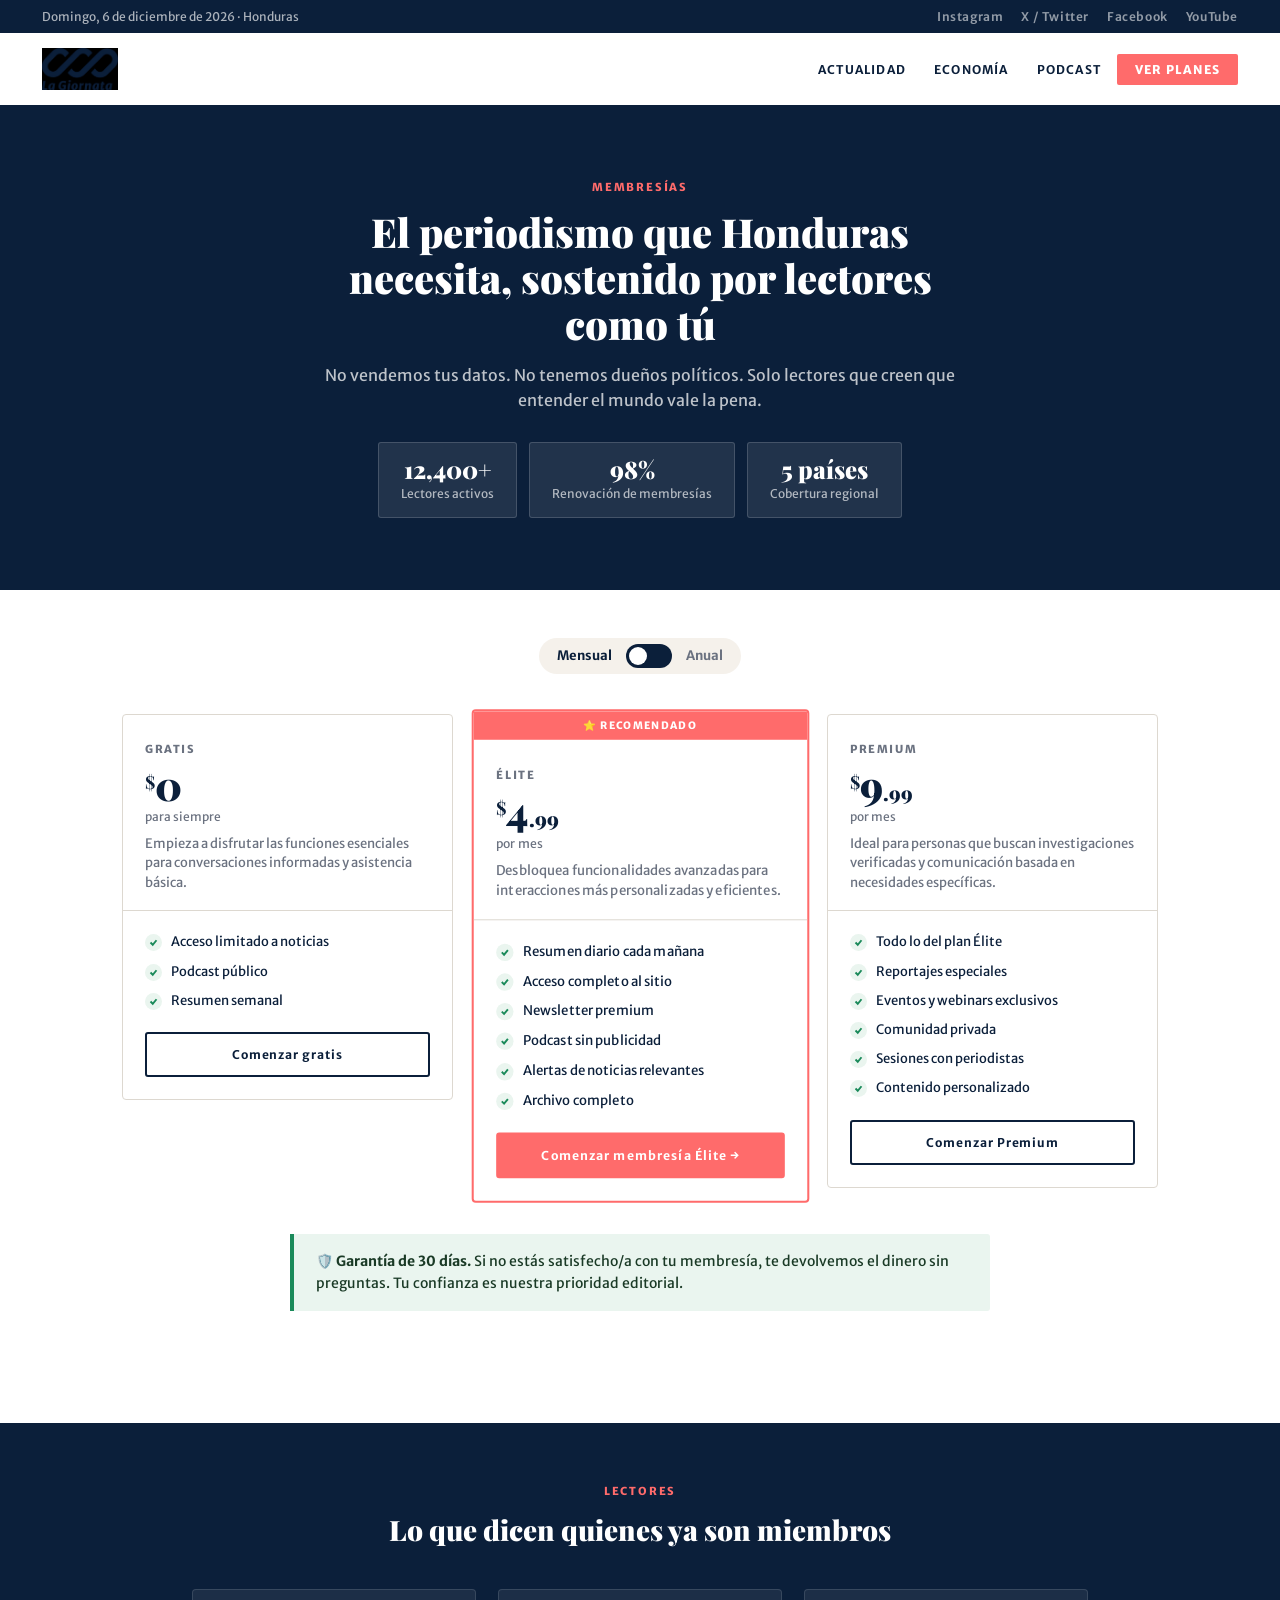
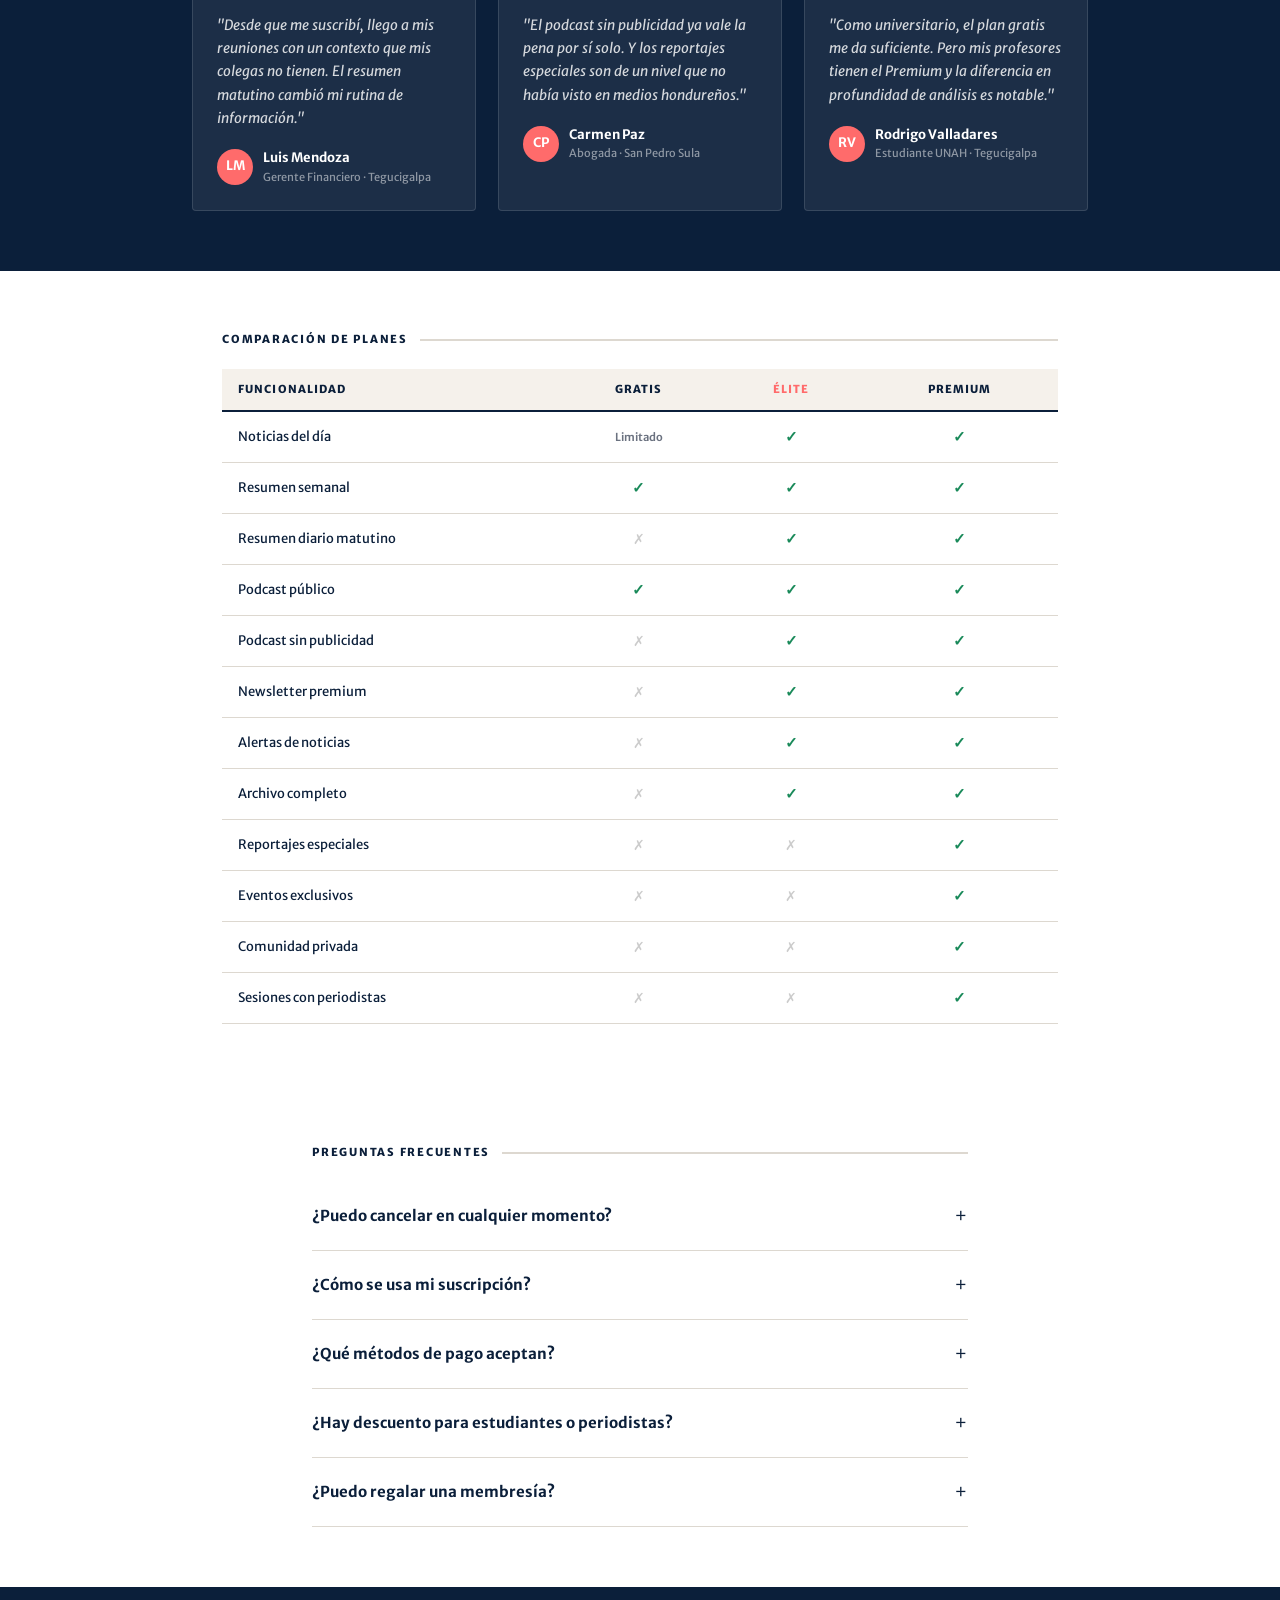
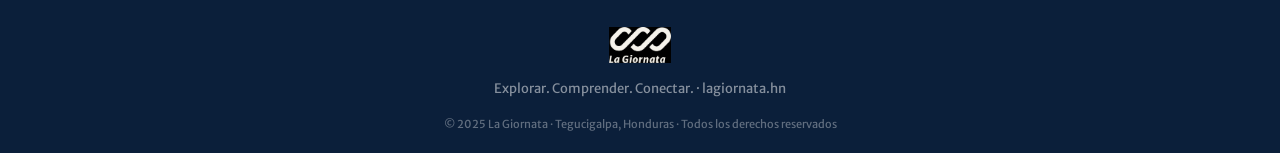
==== pages/membresias.html @ 01a0ffad "Update print statement from 'Hello' to 'Goodbye'" ====
<!DOCTYPE html>
<html lang="es">
<head>
<meta charset="UTF-8">
<meta name="viewport" content="width=device-width, initial-scale=1.0">
<meta name="description" content="Membresías La Giornata — Apoya el periodismo explicativo e independiente.">
<title>Membresías — La Giornata</title>
<link rel="preconnect" href="https://fonts.googleapis.com">
<link href="https://fonts.googleapis.com/css2?family=Merriweather+Sans:wght@300;400;600;700;800&family=Playfair+Display:ital,wght@0,700;0,900;1,700&display=swap" rel="stylesheet">
<style>
*{margin:0;padding:0;box-sizing:border-box}
:root{--navy:#0B1F3A;--coral:#FF6B6B;--beige:#F5F1EB;--gray:#6B7280;--border:#DDD8D0;--font-body:'Merriweather Sans',sans-serif;--font-display:'Playfair Display',serif}
html{scroll-behavior:smooth}
body{font-family:var(--font-body);background:#fff;color:var(--navy);font-size:16px;line-height:1.6}
a{text-decoration:none;color:inherit}
img{max-width:100%;display:block}

.topbar{background:var(--navy);color:#fff;font-size:12px;padding:7px 0}
.topbar-inner{max-width:1260px;margin:0 auto;padding:0 32px;display:flex;justify-content:space-between;align-items:center}
.topbar-date{opacity:.65}
.topbar-social{display:flex;gap:18px}
.topbar-social a{opacity:.55;font-size:12px;font-weight:600;letter-spacing:.05em;transition:opacity .2s}
.topbar-social a:hover{opacity:1}

.site-header{background:#fff;border-bottom:2.5px solid var(--navy);position:sticky;top:0;z-index:100}
.header-inner{max-width:1260px;margin:0 auto;padding:0 32px;display:flex;align-items:center;justify-content:space-between;height:72px;gap:32px}
.logo-img{height:42px;width:auto}
.nav-main{display:flex;align-items:center;gap:4px;list-style:none}
.nav-main a{font-size:12px;font-weight:700;text-transform:uppercase;letter-spacing:.1em;color:var(--navy);padding:6px 12px;border-radius:2px;transition:color .2s}
.nav-main a:hover{color:var(--coral)}
.btn-sub{background:var(--coral)!important;color:#fff!important;padding:8px 18px!important;border-radius:3px;font-weight:800!important}
.hamburger{display:none;flex-direction:column;gap:5px;background:none;border:none;cursor:pointer;padding:4px}
.hamburger span{display:block;width:22px;height:2px;background:var(--navy);border-radius:1px}

.sec-label{display:flex;align-items:center;gap:12px;margin-bottom:20px}
.sec-label span{font-size:11px;font-weight:800;text-transform:uppercase;letter-spacing:.16em;color:var(--navy);white-space:nowrap}
.sec-label::after{content:'';flex:1;height:1.5px;background:var(--border)}

/* HERO */
.mb-hero{background:var(--navy);color:#fff;padding:72px 32px;text-align:center}
.mb-hero-inner{max-width:660px;margin:0 auto}
.mb-hero-eye{font-size:11px;font-weight:800;text-transform:uppercase;letter-spacing:.16em;color:var(--coral);margin-bottom:12px}
.mb-hero h1{font-family:var(--font-display);font-size:40px;font-weight:900;line-height:1.15;margin-bottom:16px}
.mb-hero p{font-size:16px;opacity:.73;line-height:1.6;margin-bottom:28px}
.mb-stats{display:flex;gap:12px;justify-content:center;flex-wrap:wrap}
.mb-stat{background:rgba(255,255,255,.09);border:1px solid rgba(255,255,255,.16);padding:14px 22px;border-radius:3px;text-align:center}
.mb-stat strong{display:block;font-family:var(--font-display);font-size:24px;font-weight:900;line-height:1}
.mb-stat span{font-size:12px;opacity:.65;margin-top:3px;display:block}

/* TOGGLE */
.billing-wrap{text-align:center;padding:48px 0 0}
.billing-toggle{display:inline-flex;align-items:center;gap:14px;background:var(--beige);border-radius:50px;padding:6px 18px;margin-bottom:40px}
.tog-label{font-size:13px;font-weight:700;color:var(--gray);transition:color .2s}
.tog-label.active{color:var(--navy)}
.tog-switch{width:46px;height:24px;background:var(--navy);border-radius:12px;cursor:pointer;position:relative;border:none;transition:background .2s;flex-shrink:0}
.tog-knob{position:absolute;top:3px;left:3px;width:18px;height:18px;background:#fff;border-radius:50%;transition:transform .25s}
.tog-switch.yearly .tog-knob{transform:translateX(22px)}
.save-badge{background:var(--coral);color:#fff;font-size:10px;font-weight:800;padding:3px 8px;border-radius:2px;letter-spacing:.05em;margin-left:4px}

/* PLANS */
.plans-sec{max-width:1100px;margin:0 auto;padding:0 32px 64px}
.plans-grid{display:grid;grid-template-columns:repeat(3,1fr);gap:22px;align-items:start}
.plan-card{background:#fff;border:1.5px solid var(--border);border-radius:4px;overflow:hidden;transition:transform .2s,box-shadow .2s}
.plan-card:hover{transform:translateY(-4px);box-shadow:0 14px 44px rgba(11,31,58,.09)}
.plan-card.feat{border:2.5px solid var(--coral);transform:scale(1.02)}
.plan-card.feat:hover{transform:scale(1.02) translateY(-4px)}
.plan-badge{background:var(--coral);color:#fff;font-size:10px;font-weight:800;text-align:center;padding:6px;letter-spacing:.12em;text-transform:uppercase}
.plan-head{padding:26px 22px 18px;border-bottom:1px solid var(--border)}
.plan-name{font-size:11px;font-weight:800;text-transform:uppercase;letter-spacing:.14em;color:var(--gray);margin-bottom:6px}
.plan-price{font-family:var(--font-display);font-size:40px;font-weight:900;color:var(--navy);line-height:1;margin-bottom:2px}
.plan-price sup{font-size:18px;font-weight:700;vertical-align:top;margin-top:8px;display:inline-block}
.plan-per{font-size:12px;color:var(--gray);margin-bottom:8px}
.plan-tag{font-size:13px;color:var(--gray);line-height:1.5}
.plan-feats{padding:22px}
.plan-feats ul{list-style:none;display:flex;flex-direction:column;gap:11px}
.plan-feats li{display:flex;align-items:flex-start;gap:9px;font-size:13px;line-height:1.4}
.ck{width:17px;height:17px;border-radius:50%;background:#eaf5ef;display:flex;align-items:center;justify-content:center;flex-shrink:0;margin-top:1px}
.ck svg{width:9px;height:9px;stroke:#1a8a5a;fill:none;stroke-width:2.5}
.plan-cta{padding:0 22px 22px}
.btn-plan{display:block;width:100%;padding:13px;text-align:center;font-size:12px;font-weight:700;letter-spacing:.08em;border-radius:3px;cursor:pointer;border:2px solid var(--navy);font-family:var(--font-body);transition:all .2s;background:transparent;color:var(--navy)}
.btn-plan:hover{background:var(--navy);color:#fff}
.btn-plan.prim{background:var(--coral);color:#fff;border-color:var(--coral)}
.btn-plan.prim:hover{background:#e05050;border-color:#e05050}

/* GUARANTEE */
.guarantee{max-width:700px;margin:0 auto 48px;background:#eaf5ef;border-left:4px solid #1a8a5a;padding:16px 22px;border-radius:0 3px 3px 0;font-size:14px;color:#1a3a26}

/* COMPARE TABLE */
.compare-sec{max-width:900px;margin:0 auto;padding:0 32px 60px}
.cmp-table{width:100%;border-collapse:collapse}
.cmp-table th{text-align:left;padding:12px 16px;font-size:11px;font-weight:800;text-transform:uppercase;letter-spacing:.1em;border-bottom:2px solid var(--navy);background:var(--beige)}
.cmp-table th:not(:first-child){text-align:center}
.cmp-table th.feat-col{color:var(--coral)}
.cmp-table td{padding:13px 16px;font-size:13px;border-bottom:1px solid var(--border)}
.cmp-table td:not(:first-child){text-align:center}
.cmp-table tr:hover td{background:#faf8f5}
.chk{color:#1a8a5a;font-size:15px;font-weight:700}
.crs{color:#ccc;font-size:14px}
.lim{font-size:11px;color:var(--gray);font-weight:600}

/* TESTIMONIALS */
.test-sec{background:var(--navy);color:#fff;padding:60px 0}
.test-inner{max-width:960px;margin:0 auto;padding:0 32px}
.test-head{text-align:center;margin-bottom:36px}
.test-eye{font-size:11px;font-weight:800;text-transform:uppercase;letter-spacing:.16em;color:var(--coral);margin-bottom:8px}
.test-head h2{font-family:var(--font-display);font-size:28px;font-weight:900}
.test-grid{display:grid;grid-template-columns:repeat(3,1fr);gap:22px}
.test-card{background:rgba(255,255,255,.07);border:1px solid rgba(255,255,255,.12);border-radius:4px;padding:24px}
.test-text{font-size:14px;opacity:.82;line-height:1.65;margin-bottom:18px;font-style:italic}
.test-author{display:flex;align-items:center;gap:10px}
.test-av{width:36px;height:36px;border-radius:50%;background:var(--coral);display:flex;align-items:center;justify-content:center;font-weight:700;font-size:13px;flex-shrink:0}
.test-name{font-size:13px;font-weight:700}
.test-role{font-size:11px;opacity:.5}

/* FAQ */
.faq-sec{max-width:720px;margin:0 auto;padding:60px 32px}
.faq-item{border-bottom:1px solid var(--border);padding:18px 0}
.faq-q{font-weight:700;font-size:15px;cursor:pointer;display:flex;justify-content:space-between;align-items:center;gap:16px;user-select:none}
.faq-q::after{content:'+';font-size:20px;font-weight:300;flex-shrink:0}
.faq-q.open::after{content:'−'}
.faq-a{font-size:14px;color:var(--gray);line-height:1.7;margin-top:12px;display:none}
.faq-a.open{display:block}

/* MODAL */
.modal-bg{display:none;position:fixed;inset:0;background:rgba(0,0,0,.6);z-index:200;align-items:center;justify-content:center}
.modal-box{background:#fff;max-width:480px;width:90%;border-radius:6px;overflow:hidden;position:relative}
.modal-head{background:var(--navy);color:#fff;padding:24px 28px}
.modal-head h2{font-family:var(--font-display);font-size:22px;font-weight:700;margin-bottom:4px}
.modal-head p{font-size:13px;opacity:.65}
.modal-close{position:absolute;top:14px;right:18px;background:none;border:none;color:#fff;font-size:22px;cursor:pointer;opacity:.7;line-height:1}
.modal-close:hover{opacity:1}
.modal-body{padding:28px}
.form-group{margin-bottom:16px}
.form-label{font-size:11px;font-weight:700;text-transform:uppercase;letter-spacing:.08em;display:block;margin-bottom:6px}
.form-input{width:100%;padding:10px 12px;border:1.5px solid var(--border);border-radius:3px;font-size:14px;font-family:var(--font-body);transition:border-color .2s;outline:none}
.form-input:focus{border-color:var(--navy)}
.card-row{display:grid;grid-template-columns:1fr 1fr;gap:8px}
.btn-pay{width:100%;padding:14px;background:var(--coral);color:#fff;border:none;border-radius:3px;font-size:14px;font-weight:700;font-family:var(--font-body);cursor:pointer;letter-spacing:.04em;transition:background .2s}
.btn-pay:hover{background:#e05050}
.btn-pay:disabled{opacity:.6;cursor:not-allowed}
.modal-note{font-size:11px;color:var(--gray);text-align:center;margin-top:12px}

/* FOOTER */
.site-footer{background:var(--navy);color:#fff;padding:40px 0 20px}
.ft-bottom-inner{max-width:1260px;margin:0 auto;padding:0 32px;display:flex;flex-direction:column;align-items:center;gap:16px;text-align:center}
.ft-logo{height:36px;width:auto}
.ft-tagline{font-size:13px;opacity:.5}
.ft-legal{font-size:11px;opacity:.35}

@media(max-width:1024px){
  .plans-grid{grid-template-columns:1fr;max-width:420px;margin:0 auto}
  .plan-card.feat{transform:none}
  .test-grid{grid-template-columns:1fr}
}
@media(max-width:768px){
  .mb-hero h1{font-size:28px}
  .nav-main{display:none}
  .hamburger{display:flex}
  .topbar{display:none}
}
</style>
</head>
<body>

<div class="topbar">
  <div class="topbar-inner">
    <span class="topbar-date" id="topDate">Honduras · Periodismo Explicativo</span>
    <div class="topbar-social">
      <a href="#">Instagram</a><a href="#">X / Twitter</a><a href="#">Facebook</a><a href="#">YouTube</a>
    </div>
  </div>
</div>

<header class="site-header">
  <div class="header-inner">
    <a href="../index.html">
      <img src="[data-uri]" alt="La Giornata" class="logo-img">
    </a>
    <nav>
      <ul class="nav-main">
        <li><a href="../index.html#actualidad">Actualidad</a></li>
        <li><a href="../index.html#economia">Economía</a></li>
        <li><a href="../index.html#podcast-sec">Podcast</a></li>
        <li><a href="#planes" class="btn-sub">Ver planes</a></li>
      </ul>
    </nav>
    <button class="hamburger" aria-label="Menú"><span></span><span></span><span></span></button>
  </div>
</header>

<!-- HERO -->
<section class="mb-hero">
  <div class="mb-hero-inner">
    <div class="mb-hero-eye">Membresías</div>
    <h1>El periodismo que Honduras necesita, sostenido por lectores como tú</h1>
    <p>No vendemos tus datos. No tenemos dueños políticos. Solo lectores que creen que entender el mundo vale la pena.</p>
    <div class="mb-stats">
      <div class="mb-stat"><strong>12,400+</strong><span>Lectores activos</span></div>
      <div class="mb-stat"><strong>98%</strong><span>Renovación de membresías</span></div>
      <div class="mb-stat"><strong>5 países</strong><span>Cobertura regional</span></div>
    </div>
  </div>
</section>

<!-- BILLING TOGGLE + PLANES -->
<div class="billing-wrap" id="planes">
  <div class="billing-toggle">
    <span class="tog-label active" id="lblMensual">Mensual</span>
    <button class="tog-switch" id="togBtn" onclick="toggleBilling()" aria-label="Cambiar ciclo de facturación">
      <div class="tog-knob" id="togKnob"></div>
    </button>
    <span class="tog-label" id="lblAnual">Anual</span>
    <span class="save-badge" id="saveBadge" style="display:none">Ahorra 2 meses</span>
  </div>
</div>

<section class="plans-sec">
  <div class="plans-grid">

    <!-- GRATIS -->
    <div class="plan-card">
      <div class="plan-head">
        <div class="plan-name">Gratis</div>
        <div class="plan-price"><sup>$</sup>0</div>
        <div class="plan-per">para siempre</div>
        <div class="plan-tag">Empieza a disfrutar las funciones esenciales para conversaciones informadas y asistencia básica.</div>
      </div>
      <div class="plan-feats"><ul>
        <li><div class="ck"><svg viewBox="0 0 12 12"><polyline points="2,6 5,9 10,3"/></svg></div>Acceso limitado a noticias</li>
        <li><div class="ck"><svg viewBox="0 0 12 12"><polyline points="2,6 5,9 10,3"/></svg></div>Podcast público</li>
        <li><div class="ck"><svg viewBox="0 0 12 12"><polyline points="2,6 5,9 10,3"/></svg></div>Resumen semanal</li>
      </ul></div>
      <div class="plan-cta"><button class="btn-plan" onclick="alert('¡Cuenta gratuita activada! Bienvenido/a a La Giornata.')">Comenzar gratis</button></div>
    </div>

    <!-- ÉLITE -->
    <div class="plan-card feat">
      <div class="plan-badge">⭐ Recomendado</div>
      <div class="plan-head">
        <div class="plan-name">Élite</div>
        <div class="plan-price" id="elitePrice"><sup>$</sup>4<span style="font-size:20px">.99</span></div>
        <div class="plan-per" id="elitePer">por mes</div>
        <div class="plan-tag">Desbloquea funcionalidades avanzadas para interacciones más personalizadas y eficientes.</div>
      </div>
      <div class="plan-feats"><ul>
        <li><div class="ck"><svg viewBox="0 0 12 12"><polyline points="2,6 5,9 10,3"/></svg></div>Resumen diario cada mañana</li>
        <li><div class="ck"><svg viewBox="0 0 12 12"><polyline points="2,6 5,9 10,3"/></svg></div>Acceso completo al sitio</li>
        <li><div class="ck"><svg viewBox="0 0 12 12"><polyline points="2,6 5,9 10,3"/></svg></div>Newsletter premium</li>
        <li><div class="ck"><svg viewBox="0 0 12 12"><polyline points="2,6 5,9 10,3"/></svg></div>Podcast sin publicidad</li>
        <li><div class="ck"><svg viewBox="0 0 12 12"><polyline points="2,6 5,9 10,3"/></svg></div>Alertas de noticias relevantes</li>
        <li><div class="ck"><svg viewBox="0 0 12 12"><polyline points="2,6 5,9 10,3"/></svg></div>Archivo completo</li>
      </ul></div>
      <div class="plan-cta"><button class="btn-plan prim" onclick="openModal('elite')">Comenzar membresía Élite →</button></div>
    </div>

    <!-- PREMIUM -->
    <div class="plan-card">
      <div class="plan-head">
        <div class="plan-name">Premium</div>
        <div class="plan-price" id="premPrice"><sup>$</sup>9<span style="font-size:20px">.99</span></div>
        <div class="plan-per" id="premPer">por mes</div>
        <div class="plan-tag">Ideal para personas que buscan investigaciones verificadas y comunicación basada en necesidades específicas.</div>
      </div>
      <div class="plan-feats"><ul>
        <li><div class="ck"><svg viewBox="0 0 12 12"><polyline points="2,6 5,9 10,3"/></svg></div>Todo lo del plan Élite</li>
        <li><div class="ck"><svg viewBox="0 0 12 12"><polyline points="2,6 5,9 10,3"/></svg></div>Reportajes especiales</li>
        <li><div class="ck"><svg viewBox="0 0 12 12"><polyline points="2,6 5,9 10,3"/></svg></div>Eventos y webinars exclusivos</li>
        <li><div class="ck"><svg viewBox="0 0 12 12"><polyline points="2,6 5,9 10,3"/></svg></div>Comunidad privada</li>
        <li><div class="ck"><svg viewBox="0 0 12 12"><polyline points="2,6 5,9 10,3"/></svg></div>Sesiones con periodistas</li>
        <li><div class="ck"><svg viewBox="0 0 12 12"><polyline points="2,6 5,9 10,3"/></svg></div>Contenido personalizado</li>
      </ul></div>
      <div class="plan-cta"><button class="btn-plan" onclick="openModal('premium')">Comenzar Premium</button></div>
    </div>

  </div>

  <div class="guarantee" style="margin-top:36px">
    🛡️ <strong>Garantía de 30 días.</strong> Si no estás satisfecho/a con tu membresía, te devolvemos el dinero sin preguntas. Tu confianza es nuestra prioridad editorial.
  </div>
</section>

<!-- TESTIMONIALS -->
<section class="test-sec">
  <div class="test-inner">
    <div class="test-head">
      <div class="test-eye">Lectores</div>
      <h2>Lo que dicen quienes ya son miembros</h2>
    </div>
    <div class="test-grid">
      <div class="test-card">
        <div class="test-text">"Desde que me suscribí, llego a mis reuniones con un contexto que mis colegas no tienen. El resumen matutino cambió mi rutina de información."</div>
        <div class="test-author"><div class="test-av">LM</div><div><div class="test-name">Luis Mendoza</div><div class="test-role">Gerente Financiero · Tegucigalpa</div></div></div>
      </div>
      <div class="test-card">
        <div class="test-text">"El podcast sin publicidad ya vale la pena por sí solo. Y los reportajes especiales son de un nivel que no había visto en medios hondureños."</div>
        <div class="test-author"><div class="test-av">CP</div><div><div class="test-name">Carmen Paz</div><div class="test-role">Abogada · San Pedro Sula</div></div></div>
      </div>
      <div class="test-card">
        <div class="test-text">"Como universitario, el plan gratis me da suficiente. Pero mis profesores tienen el Premium y la diferencia en profundidad de análisis es notable."</div>
        <div class="test-author"><div class="test-av">RV</div><div><div class="test-name">Rodrigo Valladares</div><div class="test-role">Estudiante UNAH · Tegucigalpa</div></div></div>
      </div>
    </div>
  </div>
</section>

<!-- COMPARACIÓN -->
<section class="compare-sec" style="padding-top:60px">
  <div class="sec-label"><span>Comparación de planes</span></div>
  <div style="overflow-x:auto">
    <table class="cmp-table">
      <thead>
        <tr>
          <th style="width:40%">Funcionalidad</th>
          <th>Gratis</th>
          <th class="feat-col">Élite</th>
          <th>Premium</th>
        </tr>
      </thead>
      <tbody>
        <tr><td>Noticias del día</td><td><span class="lim">Limitado</span></td><td><span class="chk">✓</span></td><td><span class="chk">✓</span></td></tr>
        <tr><td>Resumen semanal</td><td><span class="chk">✓</span></td><td><span class="chk">✓</span></td><td><span class="chk">✓</span></td></tr>
        <tr><td>Resumen diario matutino</td><td><span class="crs">✗</span></td><td><span class="chk">✓</span></td><td><span class="chk">✓</span></td></tr>
        <tr><td>Podcast público</td><td><span class="chk">✓</span></td><td><span class="chk">✓</span></td><td><span class="chk">✓</span></td></tr>
        <tr><td>Podcast sin publicidad</td><td><span class="crs">✗</span></td><td><span class="chk">✓</span></td><td><span class="chk">✓</span></td></tr>
        <tr><td>Newsletter premium</td><td><span class="crs">✗</span></td><td><span class="chk">✓</span></td><td><span class="chk">✓</span></td></tr>
        <tr><td>Alertas de noticias</td><td><span class="crs">✗</span></td><td><span class="chk">✓</span></td><td><span class="chk">✓</span></td></tr>
        <tr><td>Archivo completo</td><td><span class="crs">✗</span></td><td><span class="chk">✓</span></td><td><span class="chk">✓</span></td></tr>
        <tr><td>Reportajes especiales</td><td><span class="crs">✗</span></td><td><span class="crs">✗</span></td><td><span class="chk">✓</span></td></tr>
        <tr><td>Eventos exclusivos</td><td><span class="crs">✗</span></td><td><span class="crs">✗</span></td><td><span class="chk">✓</span></td></tr>
        <tr><td>Comunidad privada</td><td><span class="crs">✗</span></td><td><span class="crs">✗</span></td><td><span class="chk">✓</span></td></tr>
        <tr><td>Sesiones con periodistas</td><td><span class="crs">✗</span></td><td><span class="crs">✗</span></td><td><span class="chk">✓</span></td></tr>
      </tbody>
    </table>
  </div>
</section>

<!-- FAQ -->
<section class="faq-sec">
  <div class="sec-label"><span>Preguntas frecuentes</span></div>
  <div class="faq-item"><div class="faq-q" onclick="toggleFaq(this)">¿Puedo cancelar en cualquier momento?</div><div class="faq-a">Sí. Puedes cancelar tu membresía cuando quieras desde tu perfil. Si cancelas, mantendrás acceso hasta el final del período pagado. No hay penalizaciones ni compromisos de permanencia.</div></div>
  <div class="faq-item"><div class="faq-q" onclick="toggleFaq(this)">¿Cómo se usa mi suscripción?</div><div class="faq-a">Tu membresía financia directamente el trabajo periodístico: salarios del equipo editorial, producción del podcast, verificación de datos y desarrollo tecnológico. La Giornata es independiente y no acepta financiamiento de partidos políticos ni grupos de interés.</div></div>
  <div class="faq-item"><div class="faq-q" onclick="toggleFaq(this)">¿Qué métodos de pago aceptan?</div><div class="faq-a">Aceptamos tarjetas de crédito y débito (Visa, Mastercard, American Express), PayPal y transferencias bancarias para suscripciones corporativas. Los pagos son procesados de forma segura.</div></div>
  <div class="faq-item"><div class="faq-q" onclick="toggleFaq(this)">¿Hay descuento para estudiantes o periodistas?</div><div class="faq-a">Sí. Ofrecemos un 50% de descuento para estudiantes universitarios con credencial vigente y para periodistas independientes de Centroamérica. Escríbenos a membresias@lagiornata.hn con tu documentación.</div></div>
  <div class="faq-item"><div class="faq-q" onclick="toggleFaq(this)">¿Puedo regalar una membresía?</div><div class="faq-a">Sí, próximamente habilitaremos membresías de regalo. Mientras tanto, escríbenos directamente y te ayudamos a gestionar el proceso.</div></div>
</section>

<!-- MODAL DE SUSCRIPCIÓN -->
<div class="modal-bg" id="modalBg">
  <div class="modal-box">
    <div class="modal-head">
      <h2 id="modalTitle">Comenzar Élite</h2>
      <p>Cancela cuando quieras. Sin compromisos.</p>
      <button class="modal-close" onclick="closeModal()">×</button>
    </div>
    <div class="modal-body">
      <div class="form-group">
        <label class="form-label">Nombre completo</label>
        <input type="text" class="form-input" placeholder="Tu nombre completo" id="fName">
      </div>
      <div class="form-group">
        <label class="form-label">Correo electrónico</label>
        <input type="email" class="form-input" placeholder="tu@correo.com" id="fEmail">
      </div>
      <div class="form-group">
        <label class="form-label">Número de tarjeta</label>
        <input type="text" class="form-input" placeholder="4242 4242 4242 4242" id="fCard" maxlength="19">
      </div>
      <div class="form-group card-row">
        <div><label class="form-label">Vencimiento</label><input type="text" class="form-input" placeholder="MM / AA" maxlength="7"></div>
        <div><label class="form-label">CVV</label><input type="text" class="form-input" placeholder="123" maxlength="4"></div>
      </div>
      <button class="btn-pay" id="payBtn" onclick="processPayment()">Suscribirme ahora →</button>
      <p class="modal-note">🔒 Pago seguro con SSL. Cancelable en cualquier momento.</p>
    </div>
  </div>
</div>

<!-- FOOTER -->
<footer class="site-footer">
  <div class="ft-bottom-inner">
    <img src="[data-uri]" alt="La Giornata" class="ft-logo">
    <div class="ft-tagline">Explorar. Comprender. Conectar. · lagiornata.hn</div>
    <div class="ft-legal">© 2025 La Giornata · Tegucigalpa, Honduras · Todos los derechos reservados</div>
  </div>
</footer>

<script>
var isYearly=false;
function toggleBilling(){
  isYearly=!isYearly;
  var btn=document.getElementById('togBtn');
  var lm=document.getElementById('lblMensual');
  var la=document.getElementById('lblAnual');
  var sb=document.getElementById('saveBadge');
  var ep=document.getElementById('elitePrice');
  var pp=document.getElementById('premPrice');
  var epr=document.getElementById('elitePer');
  var ppr=document.getElementById('premPer');
  if(isYearly){
    btn.classList.add('yearly');
    lm.classList.remove('active'); la.classList.add('active');
    sb.style.display='inline-block';
    ep.innerHTML='<sup>$</sup>49<span style="font-size:20px">.99</span>';
    pp.innerHTML='<sup>$</sup>99<span style="font-size:20px">.99</span>';
    epr.textContent='por año (ahorra $9.89)';
    ppr.textContent='por año (ahorra $19.89)';
  } else {
    btn.classList.remove('yearly');
    lm.classList.add('active'); la.classList.remove('active');
    sb.style.display='none';
    ep.innerHTML='<sup>$</sup>4<span style="font-size:20px">.99</span>';
    pp.innerHTML='<sup>$</sup>9<span style="font-size:20px">.99</span>';
    epr.textContent='por mes';
    ppr.textContent='por mes';
  }
}
function openModal(plan){
  var titles={elite:'Membresía Élite — $4.99/mes',premium:'Membresía Premium — $9.99/mes'};
  document.getElementById('modalTitle').textContent=titles[plan];
  document.getElementById('modalBg').style.display='flex';
  document.body.style.overflow='hidden';
}
function closeModal(){
  document.getElementById('modalBg').style.display='none';
  document.body.style.overflow='';
}
document.getElementById('modalBg').addEventListener('click',function(e){
  if(e.target===this) closeModal();
});
function processPayment(){
  var btn=document.getElementById('payBtn');
  var name=document.getElementById('fName').value.trim();
  var email=document.getElementById('fEmail').value.trim();
  if(!name||!email){alert('Por favor completa todos los campos.');return;}
  btn.textContent='Procesando...';
  btn.disabled=true;
  setTimeout(function(){
    closeModal();
    alert('✅ ¡Membresía activada! Revisa '+email+' para activar tu cuenta. Bienvenido/a a La Giornata.');
    btn.textContent='Suscribirme ahora →';
    btn.disabled=false;
  },1800);
}
function toggleFaq(el){
  el.classList.toggle('open');
  el.nextElementSibling.classList.toggle('open');
}
// Format card number
document.getElementById('fCard').addEventListener('input',function(){
  this.value=this.value.replace(/\D/g,'').replace(/(\d{4})/g,'$1 ').trim().slice(0,19);
});
// Date
var d=new Date();
var days=['Domingo','Lunes','Martes','Miércoles','Jueves','Viernes','Sábado'];
var months=['enero','febrero','marzo','abril','mayo','junio','julio','agosto','septiembre','octubre','noviembre','diciembre'];
var el=document.getElementById('topDate');
if(el) el.textContent=days[d.getDay()]+', '+d.getDate()+' de '+months[d.getMonth()]+' de '+d.getFullYear()+' · Honduras';
</script>
</body>
</html>
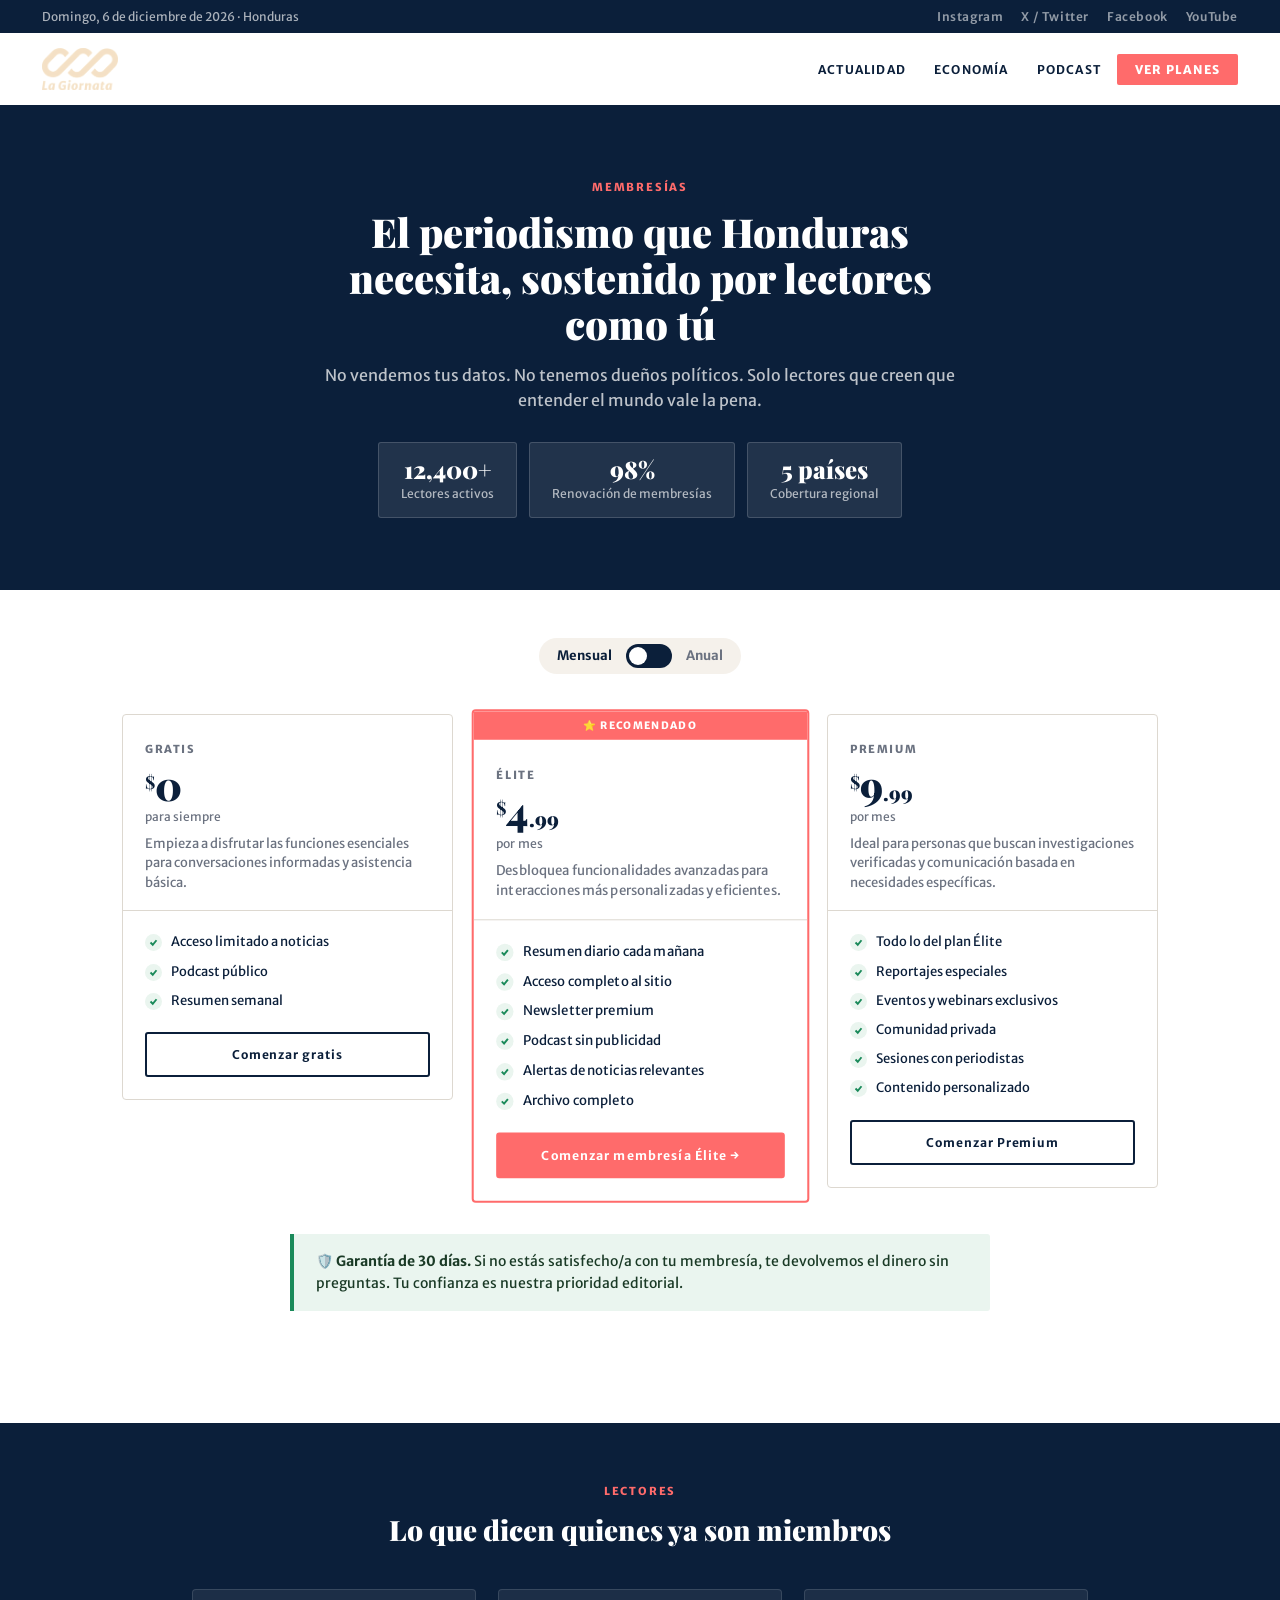
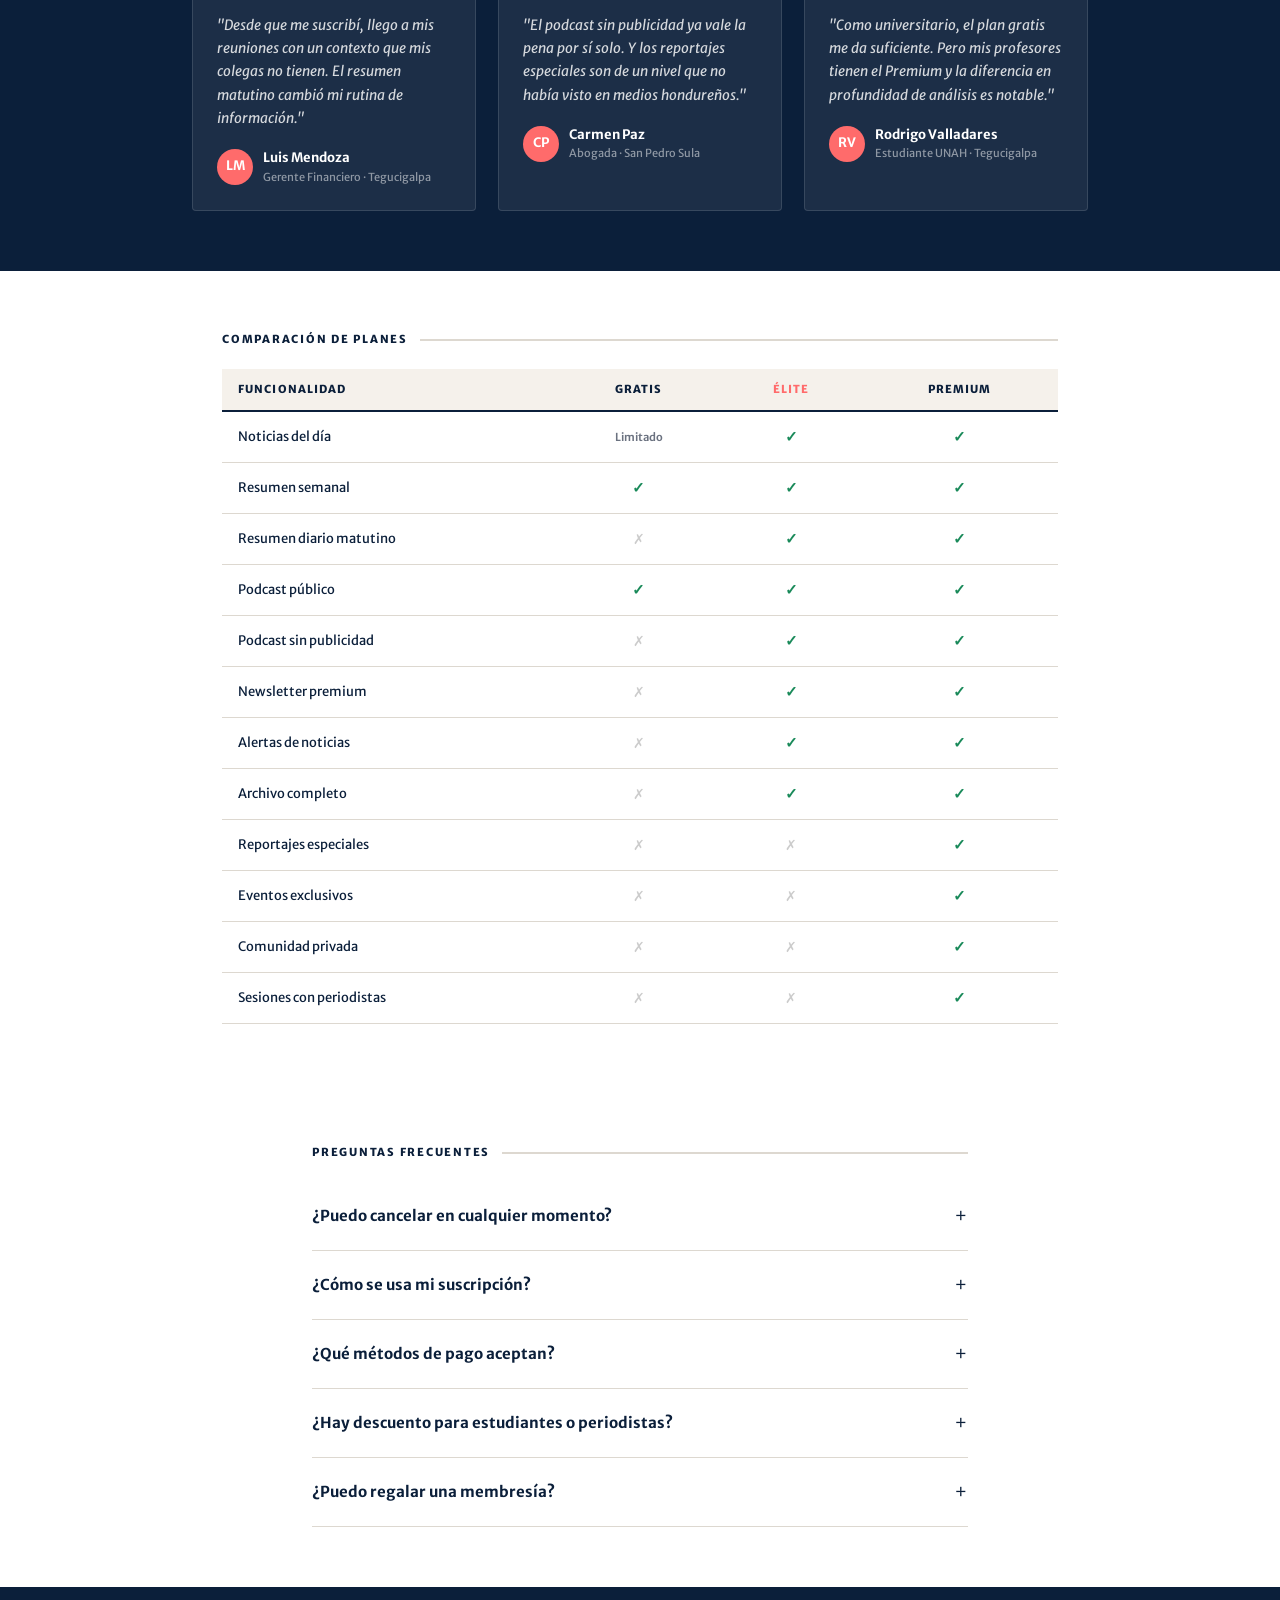
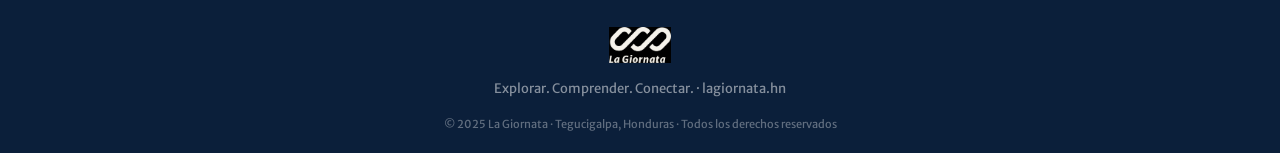
==== commit dc537fd0: "Update membresias.html" ====
--- a/pages/membresias.html
+++ b/pages/membresias.html
@@ -24,7 +24,7 @@
 
 .site-header{background:#fff;border-bottom:2.5px solid var(--navy);position:sticky;top:0;z-index:100}
 .header-inner{max-width:1260px;margin:0 auto;padding:0 32px;display:flex;align-items:center;justify-content:space-between;height:72px;gap:32px}
-.logo-img{height:42px;width:auto}
+.logo-img{height:42px;width:auto;filter:invert(1)}
 .nav-main{display:flex;align-items:center;gap:4px;list-style:none}
 .nav-main a{font-size:12px;font-weight:700;text-transform:uppercase;letter-spacing:.1em;color:var(--navy);padding:6px 12px;border-radius:2px;transition:color .2s}
 .nav-main a:hover{color:var(--coral)}
